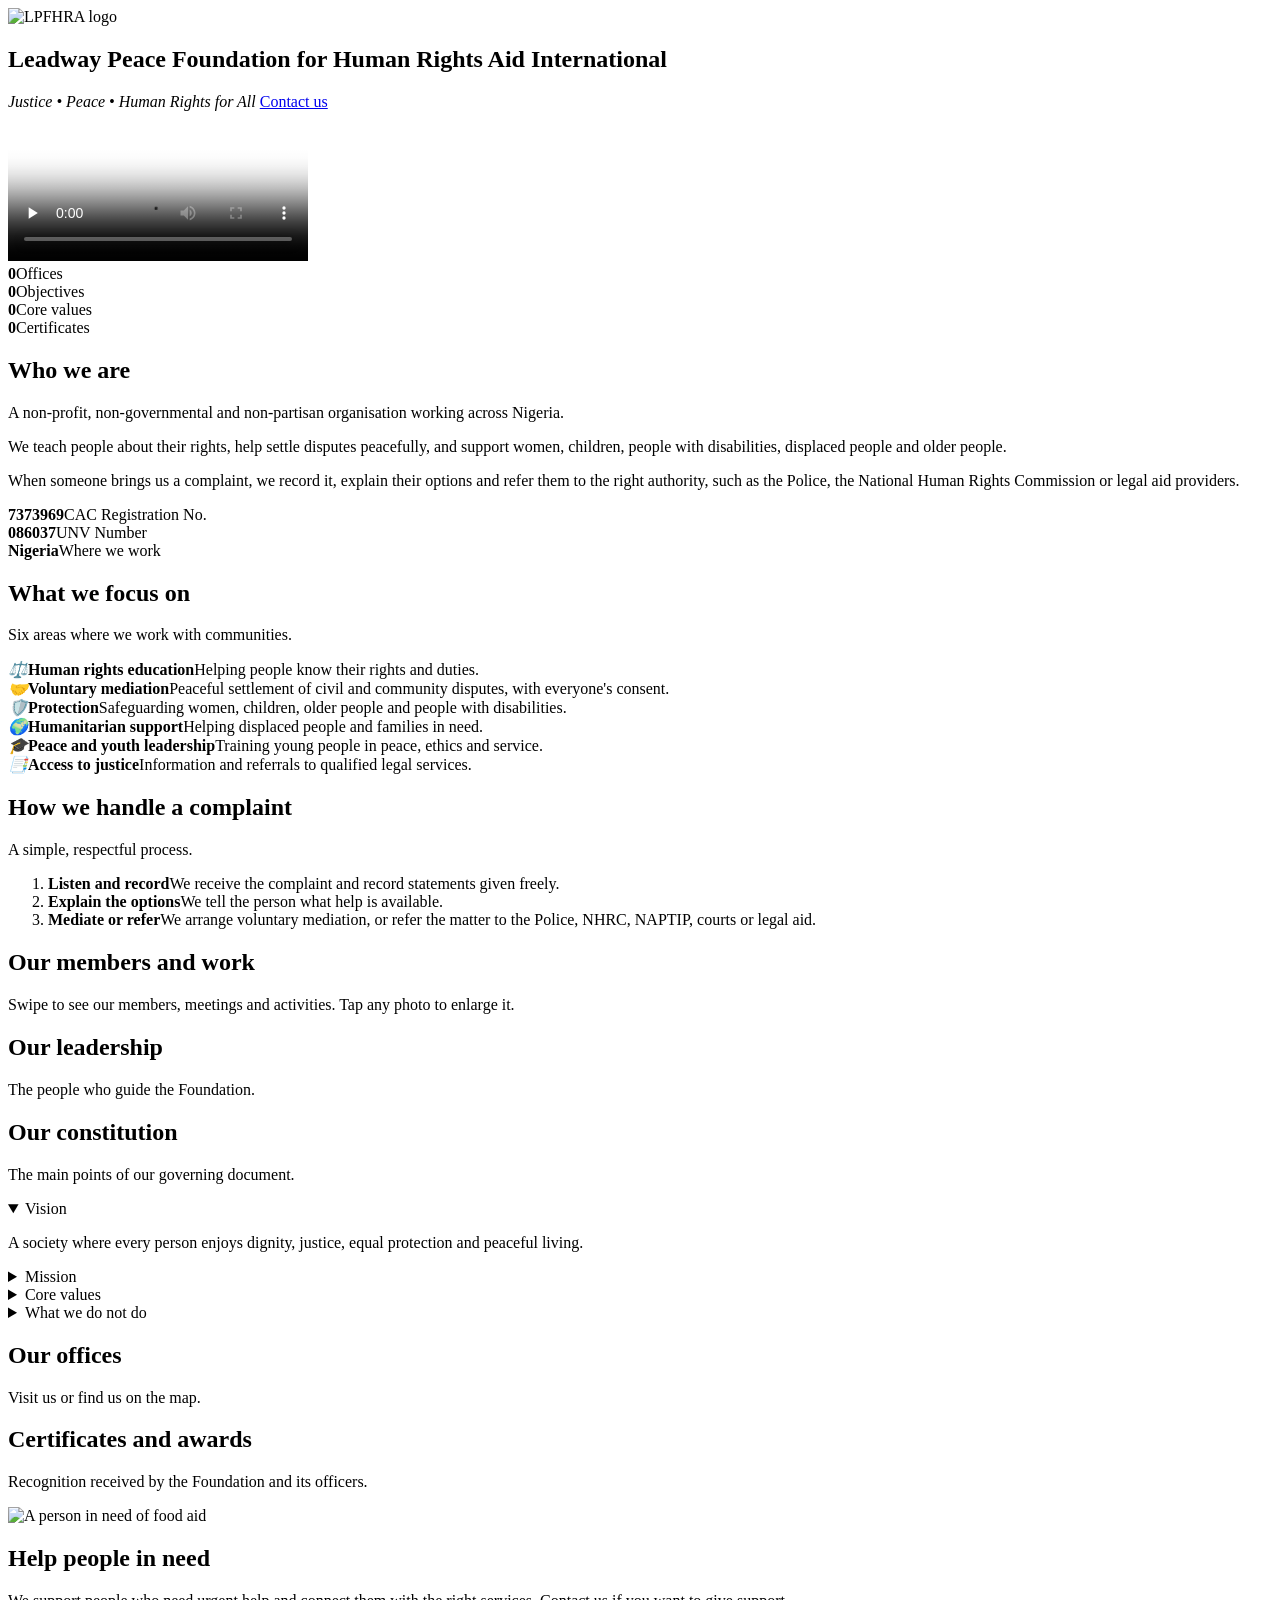
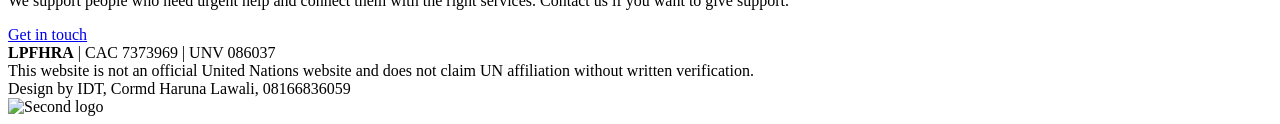
==== index.html @ 2b04e37b "Create index.html for LPFHRA website This HTML file serves as the main structure for the Leadway Pea" ====
<!DOCTYPE html>
<html lang="en">
<head>
<meta charset="utf-8">
<meta name="viewport" content="width=device-width,initial-scale=1">
<title>LPFHRA | Leadway Peace Foundation for Human Rights Aid International</title>


<meta property="og:description" content="Leadway Peace Functions for Human Rights Aids (LPFHRA) is dedicated to fostering peace, promoting justice, and advocating for human rights across communities. Join us in our mission to build a world where dignity is respected, conflicts are resolved peacefully, and everyone's fundamental rights are protected. Explore our initiatives, connect with our network, and become part of the change!" />
<meta property="og:image" content="https://i.imgur.com/X0AEFwo.png" />
<meta property="og:image:secure_url" content="https://i.imgur.com/X0AEFwo.png" />
<meta property="og:image:type" content="image/png" />
<meta property="og:image:width" content="1200" />
<meta property="og:image:height" content="630" />
<meta property="og:type" content="website" />
<meta property="og:url" content="https://leawaypeace.pages.dev/" /> 
<meta property="og:image:alt" content="Leadway Peace Functions for Human Rights Aids Logo" />
<link rel="icon" type="image/png" href="https://i.imgur.com/X0AEFwo.png" />    
    <link rel="stylesheet" href="https://cdnjs.cloudflare.com/ajax/libs/font-awesome/6.0.0-beta3/css/all.min.css">
    

<meta name="description" content="A non-profit, non-partisan organisation promoting justice, peace and human rights in Nigeria.">
<link rel="stylesheet" href="index.css">
</head>
<body>
<header id="h"></header>

<main>
<section id="hero">
<div>
<img class="rg" src="https://i.imgur.com/dcCILRQ.jpeg" alt="LPFHRA logo"><h1>Leadway Peace Foundation for Human Rights Aid International</h1>
<em>Justice • Peace • Human Rights for All</em>
<a class="btn" href="contact.html">Contact us</a>
</div>
<video controls preload="none" playsinline poster="https://i.imgur.com/pTpM7lU.jpeg" src="leadway.mp4"></video>
</section>
<div class="sx rv"><div><b data-n="8">0</b>Offices</div><div><b data-n="12">0</b>Objectives</div><div><b data-n="6">0</b>Core values</div><div><b data-n="10">0</b>Certificates</div></div>
<section class="wm" id="who">
<h2>Who we are</h2>
<p class="sub">A non-profit, non-governmental and non-partisan organisation working across Nigeria.</p>
<div class="two">
<div>
<p>We teach people about their rights, help settle disputes peacefully, and support women, children, people with disabilities, displaced people and older people.</p>
<p>When someone brings us a complaint, we record it, explain their options and refer them to the right authority, such as the Police, the National Human Rights Commission or legal aid providers.</p>
</div>
<div class="ids"><div><b>7373969</b>CAC Registration No.</div><div><b>086037</b>UNV Number</div><div><b>Nigeria</b>Where we work</div></div>
</div>
</section>
<section class="wm" id="focus">
<h2 class="rv">What we focus on</h2>
<p class="sub">Six areas where we work with communities.</p>
<div class="fc rv">
<div><i>⚖️</i><b>Human rights education</b><span>Helping people know their rights and duties.</span></div>
<div><i>🤝</i><b>Voluntary mediation</b><span>Peaceful settlement of civil and community disputes, with everyone's consent.</span></div>
<div><i>🛡️</i><b>Protection</b><span>Safeguarding women, children, older people and people with disabilities.</span></div>
<div><i>🌍</i><b>Humanitarian support</b><span>Helping displaced people and families in need.</span></div>
<div><i>🎓</i><b>Peace and youth leadership</b><span>Training young people in peace, ethics and service.</span></div>
<div><i>📑</i><b>Access to justice</b><span>Information and referrals to qualified legal services.</span></div>
</div>
</section>
<section class="wm" id="how">
<h2 class="rv">How we handle a complaint</h2>
<p class="sub">A simple, respectful process.</p>
<ol class="sp rv">
<li><b>Listen and record</b>We receive the complaint and record statements given freely.</li>
<li><b>Explain the options</b>We tell the person what help is available.</li>
<li><b>Mediate or refer</b>We arrange voluntary mediation, or refer the matter to the Police, NHRC, NAPTIP, courts or legal aid.</li>
</ol>
</section>
<section id="members">
<h2>Our members and work</h2>
<p class="sub">Swipe to see our members, meetings and activities. Tap any photo to enlarge it.</p>
<div class="st rv" id="st"></div>
</section>
<section id="leaders">
<h2>Our leadership</h2>
<p class="sub">The people who guide the Foundation.</p>
<div class="pp" id="pp"></div>
</section>
<section class="wm" id="law">
<h2>Our constitution</h2>
<p class="sub">The main points of our governing document.</p>
<details open><summary>Vision</summary><p>A society where every person enjoys dignity, justice, equal protection and peaceful living.</p></details>
<details><summary>Mission</summary><p>To protect human rights through education, lawful advocacy, humanitarian support, voluntary mediation and partnerships.</p></details>
<details><summary>Core values</summary><ul><li>Justice and respect for the law</li><li>Dignity, equality and inclusion</li><li>Peaceful dialogue and non-violence</li><li>Honesty and accountability</li><li>Protection of vulnerable people</li></ul></details>
<details><summary>What we do not do</summary><p>We are not a government agency, court, police body or diplomatic mission. We do not claim to represent the United Nations or any government without written proof.</p></details>
</section>
<section class="wm" id="offices">
<h2>Our offices</h2>
<p class="sub">Visit us or find us on the map.</p>
<ul class="of" id="of"></ul>
</section>
<section id="docs">
<h2>Certificates and awards</h2>
<p class="sub">Recognition received by the Foundation and its officers.</p>
<div class="cm" id="cm"></div>
</section>
<section class="wm" id="aid">
<img loading="lazy" src="https://i.imgur.com/9G7ETZM.jpeg" alt="A person in need of food aid">
<div><h2>Help people in need</h2><p>We support people who need urgent help and connect them with the right services. Contact us if you want to give support.</p><a class="btn" href="contact.html">Get in touch</a></div>
</section>
</main>
<footer><b>LPFHRA</b> | CAC 7373969 | UNV 086037<br>This website is not an official United Nations website and does not claim UN affiliation without written verification.<br>Design by IDT, Cormd Haruna Lawali, 08166836059<br><img src="https://i.imgur.com/7YdHoyT.png" alt="Second logo"></footer>
<script src="index.js"></script>
</body>
</html>
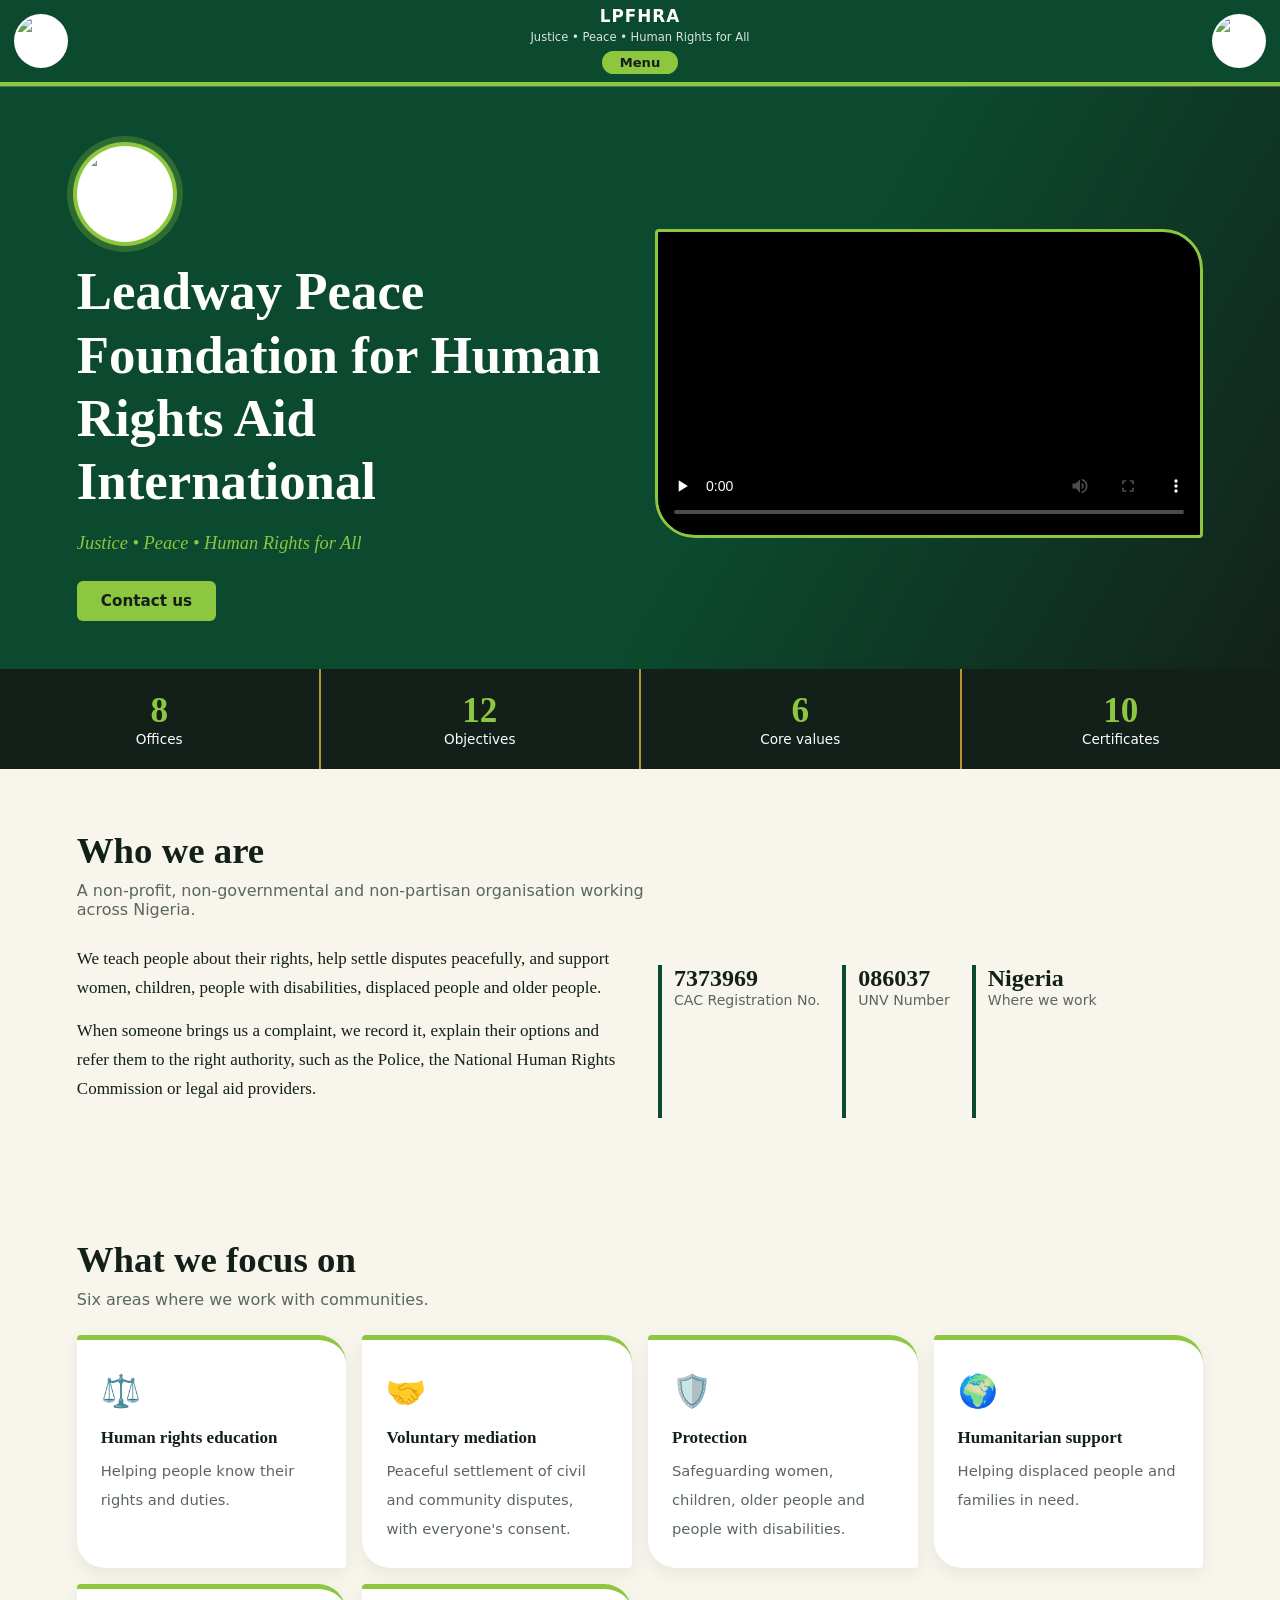
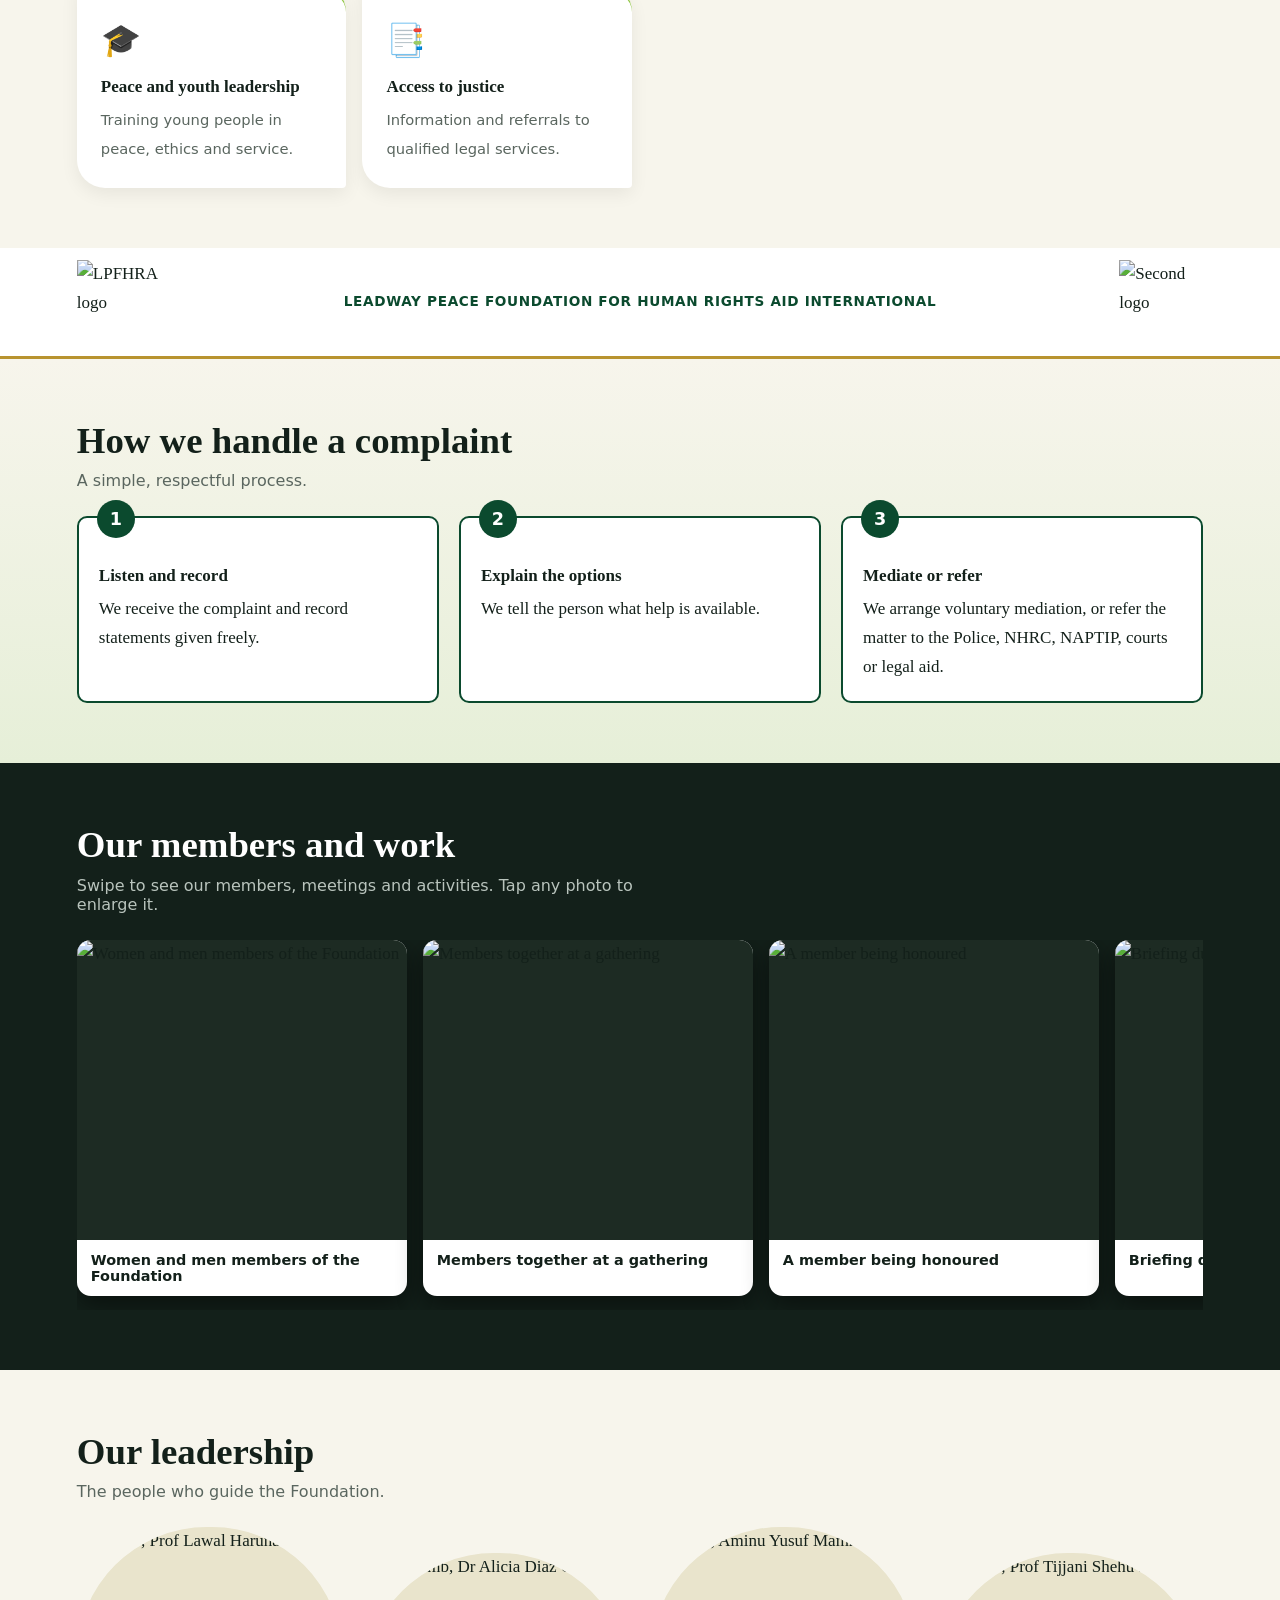
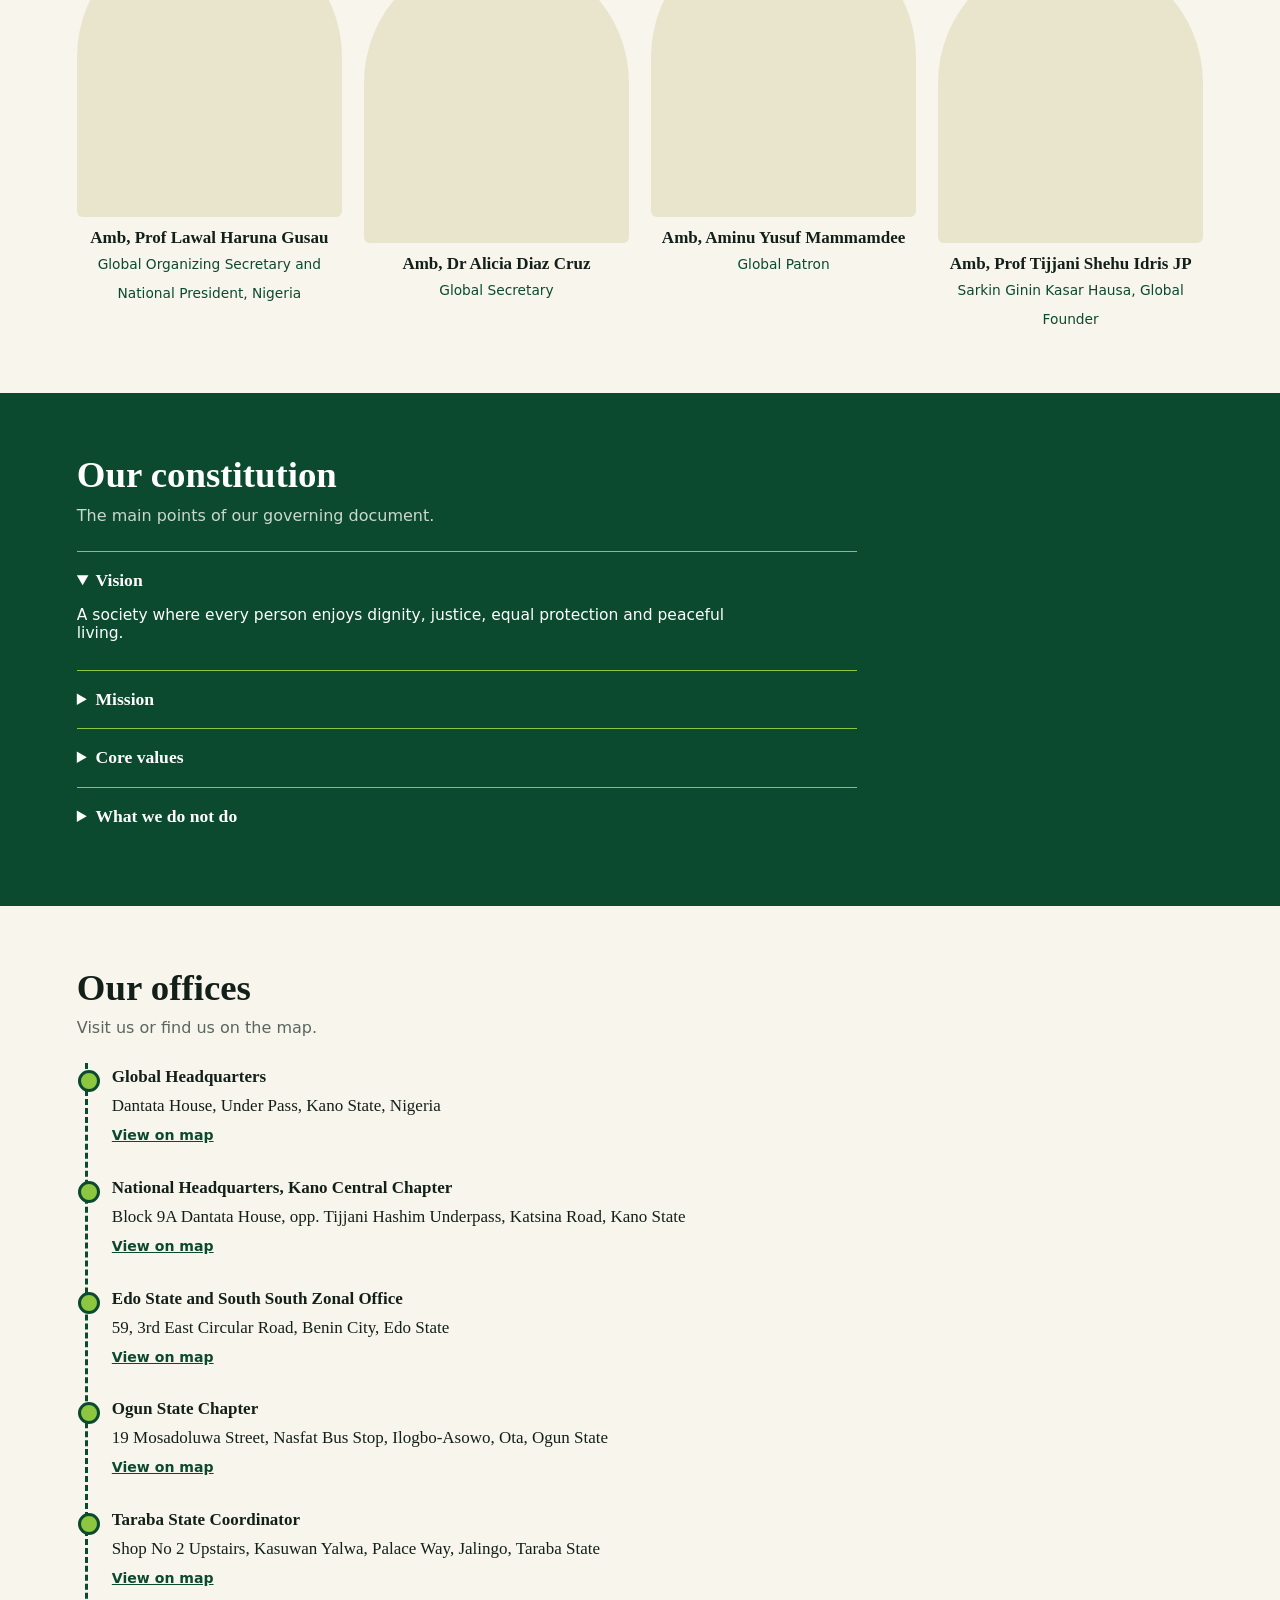
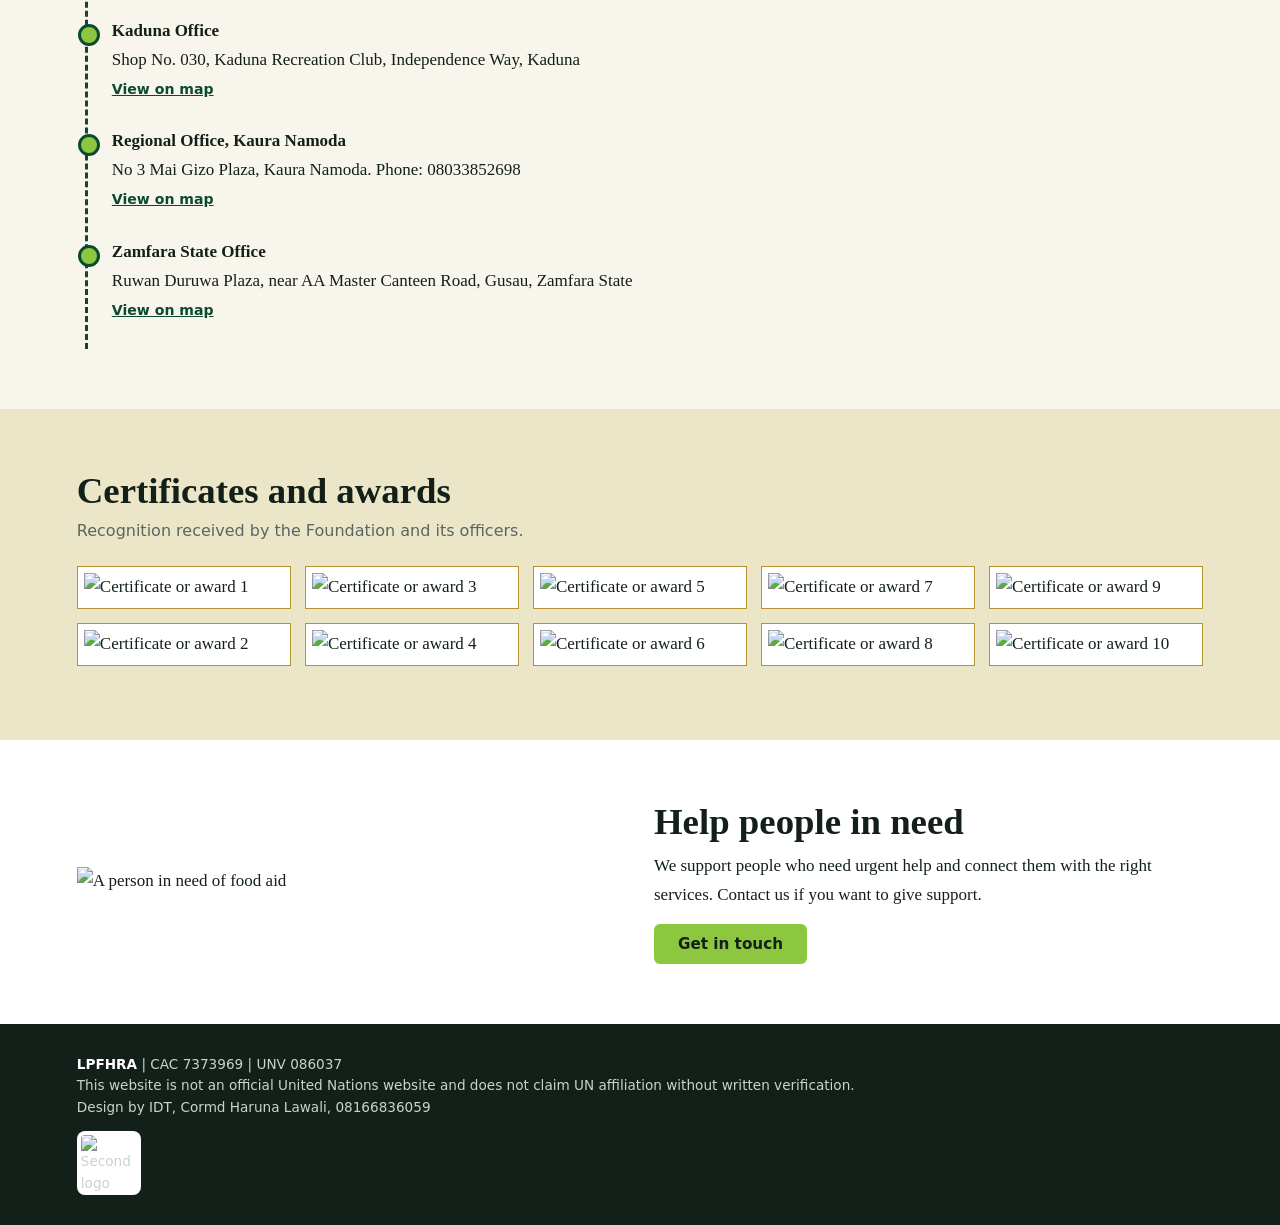
==== commit 1ba9864a: "Update meta tags and add logos in index.html" ====
--- a/index.html
+++ b/index.html
@@ -4,21 +4,17 @@
 <meta charset="utf-8">
 <meta name="viewport" content="width=device-width,initial-scale=1">
 <title>LPFHRA | Leadway Peace Foundation for Human Rights Aid International</title>
-
-
-<meta property="og:description" content="Leadway Peace Functions for Human Rights Aids (LPFHRA) is dedicated to fostering peace, promoting justice, and advocating for human rights across communities. Join us in our mission to build a world where dignity is respected, conflicts are resolved peacefully, and everyone's fundamental rights are protected. Explore our initiatives, connect with our network, and become part of the change!" />
+<meta property="og:description" content="Leadway Peace Foundation for Human Rights Aid (LPFHRA) is dedicated to fostering peace, promoting justice, and advocating for human rights across communities. Join us in our mission to build a world where dignity is respected, conflicts are resolved peacefully, and everyone's fundamental rights are protected. Explore our initiatives, connect with our network, and become part of the change!" />
 <meta property="og:image" content="https://i.imgur.com/X0AEFwo.png" />
 <meta property="og:image:secure_url" content="https://i.imgur.com/X0AEFwo.png" />
 <meta property="og:image:type" content="image/png" />
 <meta property="og:image:width" content="1200" />
 <meta property="og:image:height" content="630" />
 <meta property="og:type" content="website" />
-<meta property="og:url" content="https://leawaypeace.pages.dev/" /> 
-<meta property="og:image:alt" content="Leadway Peace Functions for Human Rights Aids Logo" />
-<link rel="icon" type="image/png" href="https://i.imgur.com/X0AEFwo.png" />    
-    <link rel="stylesheet" href="https://cdnjs.cloudflare.com/ajax/libs/font-awesome/6.0.0-beta3/css/all.min.css">
-    
-
+<meta property="og:url" content="https://leawaypeace.pages.dev/" />
+<meta property="og:image:alt" content="Leadway Peace Foundation for Human Rights Aid Logo" />
+<link rel="icon" type="image/png" href="https://i.imgur.com/X0AEFwo.png" />
+<link rel="stylesheet" href="https://cdnjs.cloudflare.com/ajax/libs/font-awesome/6.0.0-beta3/css/all.min.css">
 <meta name="description" content="A non-profit, non-partisan organisation promoting justice, peace and human rights in Nigeria.">
 <link rel="stylesheet" href="index.css">
 </head>
@@ -58,6 +54,11 @@
 <div><i>📑</i><b>Access to justice</b><span>Information and referrals to qualified legal services.</span></div>
 </div>
 </section>
+
+
+<div class="bd"><img src="https://i.imgur.com/dcCILRQ.jpeg" alt="LPFHRA logo"><p>LEADWAY PEACE FOUNDATION FOR HUMAN RIGHTS AID INTERNATIONAL</p><img src="https://i.imgur.com/7YdHoyT.png" alt="Second logo"></div>
+
+
 <section class="wm" id="how">
 <h2 class="rv">How we handle a complaint</h2>
 <p class="sub">A simple, respectful process.</p>
--- a/index.css
+++ b/index.css
@@ -0,0 +1,121 @@
+:root{--g:#0b4a2e;--l:#8dc63f;--s:#f7f5ec;--k:#13201a;--w:#fff;--r:#b8932f;--m:#5a665f}
+*{box-sizing:border-box;margin:0;padding:0}
+html{scroll-behavior:smooth;scroll-padding-top:76px}
+body{font:17px/1.7 Georgia,"Times New Roman",serif;background:var(--s);color:var(--k);overflow-x:hidden}
+img,video{max-width:100%;display:block}
+a{color:var(--g)}
+header{position:sticky;top:0;z-index:20;display:flex;align-items:center;justify-content:space-between;gap:10px;padding:6px 14px;background:var(--g);color:var(--w);border-bottom:4px solid var(--l)}
+header img{width:54px;height:54px;object-fit:contain;border-radius:50%;background:var(--w);padding:2px}
+.nm{text-align:center;flex:1;font-family:system-ui,sans-serif}
+.nm b{display:block;font-size:1.05rem;letter-spacing:.06em;line-height:1.3}
+.nm small{display:none;font-size:.72rem;opacity:.85}
+#bt{display:inline-block;cursor:pointer;font:600 .82rem system-ui,sans-serif;padding:4px 18px;border-radius:20px;background:var(--l);color:var(--k);user-select:none}
+#mn{position:absolute;top:100%;left:0;right:0;display:grid;grid-template-columns:repeat(auto-fit,minmax(140px,1fr));gap:8px;padding:0 14px;max-height:0;overflow:hidden;background:var(--k);transition:max-height .35s,padding .35s}
+#mn.o{max-height:520px;padding:16px 14px}
+#mn a{text-decoration:none;text-align:center;padding:10px;border:1px solid var(--l);border-radius:6px;font:.92rem system-ui,sans-serif;color:var(--w)}
+#mn a:hover{background:var(--l);color:var(--k)}
+section{padding:60px 6vw}
+h1,h2{line-height:1.2}
+h2{font-size:clamp(1.6rem,4vw,2.3rem);margin-bottom:8px}
+.sub{font:1rem system-ui,sans-serif;color:var(--m);margin-bottom:26px;max-width:60ch}
+p{max-width:66ch;margin-bottom:14px}
+.btn{display:inline-block;padding:11px 24px;border-radius:6px;background:var(--l);color:var(--k);font:600 .95rem system-ui,sans-serif;text-decoration:none}
+#hero{background:linear-gradient(120deg,var(--g) 58%,var(--k));color:var(--w);display:grid;gap:30px;grid-template-columns:repeat(auto-fit,minmax(290px,1fr));align-items:center;clip-path:polygon(0 0,100% 0,100% 95%,0 100%);padding-bottom:100px}
+#hero h1{font-size:clamp(1.9rem,5.5vw,3.3rem);margin-bottom:14px}
+#hero em{display:block;margin-bottom:22px;font-size:1.15rem;color:var(--l)}
+#hero video{width:100%;aspect-ratio:16/9;object-fit:contain;border-radius:4px 40px 4px 40px;background:#000;border:3px solid var(--l)}
+.ids{display:flex;flex-wrap:wrap;gap:22px;margin-top:20px}
+.ids div{border-left:4px solid var(--g);padding-left:12px;font:.88rem system-ui,sans-serif;color:var(--m)}
+.ids b{display:block;font:700 1.5rem Georgia,serif;color:var(--k)}
+.two{display:grid;gap:36px;grid-template-columns:repeat(auto-fit,minmax(280px,1fr))}
+#members{background:var(--k);color:var(--w)}
+#members .sub{color:#b9c4bd}
+.st{display:flex;gap:16px;overflow-x:auto;scroll-snap-type:x mandatory;padding-bottom:14px}
+.pp{display:grid;grid-template-columns:repeat(auto-fit,minmax(230px,1fr));gap:34px 22px}
+.pp figure{text-align:center}
+.pp img{width:100%;height:290px;object-fit:contain;background:#e9e4cc;border-radius:130px 130px 6px 6px;cursor:zoom-in}
+.pp figure:nth-child(even){margin-top:26px}
+.pp b{display:block;margin-top:10px;line-height:1.35}
+.pp span{font:.86rem system-ui,sans-serif;color:var(--g)}
+#law{background:var(--g);color:var(--w)}
+#law .sub{color:#c9d8cf}
+details{border-top:1px solid var(--l);padding:14px 0;max-width:780px}
+summary{cursor:pointer;font-weight:700;font-size:1.1rem}
+details p,details ul{margin-top:10px;font:.97rem system-ui,sans-serif}
+details ul{margin-left:20px}
+.of{list-style:none;border-left:3px dashed var(--g);margin-left:8px}
+.of li{position:relative;padding:0 0 24px 24px}
+.of li:before{content:"";position:absolute;left:-10px;top:7px;width:16px;height:16px;border-radius:50%;background:var(--l);border:3px solid var(--g)}
+.of a{display:inline-block;margin-top:4px;font:600 .88rem system-ui,sans-serif}
+#docs{background:#ece6c9}
+.cm{columns:210px;column-gap:14px}
+.cm img{width:100%;margin-bottom:14px;background:var(--w);padding:6px;border:1px solid var(--r);cursor:zoom-in;break-inside:avoid}
+.ab{display:grid;grid-template-columns:repeat(auto-fit,minmax(160px,1fr));gap:12px}
+.ab div{padding:26px 12px;border:2px dashed var(--g);text-align:center;font:.9rem system-ui,sans-serif;color:var(--m)}
+#aid{display:grid;gap:28px;grid-template-columns:repeat(auto-fit,minmax(270px,1fr));align-items:center;background:var(--w)}
+#aid img{width:100%;max-height:430px;object-fit:contain;cursor:zoom-in}
+.pg{padding-top:44px}
+footer{background:var(--k);color:#c9d3cc;padding:30px 6vw;font:.85rem/1.6 system-ui,sans-serif}
+footer b{color:var(--w)}
+#lb{position:fixed;inset:0;z-index:50;background:rgba(0,0,0,.93);display:none;align-items:center;justify-content:center;padding:14px}
+#lb.o{display:flex}
+#lb img{max-height:94vh;object-fit:contain}
+form{display:grid;gap:12px;max-width:520px;margin-bottom:34px}
+input,textarea{padding:12px;border:2px solid var(--g);font:1rem system-ui,sans-serif;background:var(--w)}
+button{padding:12px;border:0;background:var(--g);color:var(--w);font:600 1rem system-ui,sans-serif;cursor:pointer}
+:focus-visible{outline:3px solid var(--r);outline-offset:2px}
+@media(min-width:760px){.nm small{display:block}}
+@media(prefers-reduced-motion:reduce){*{transition:none!important;scroll-behavior:auto!important}}
+.st figure{flex:0 0 min(82vw,330px);scroll-snap-align:start;background:var(--w);color:var(--k);border-radius:14px;overflow:hidden;box-shadow:0 10px 26px #0007}
+.fr{position:relative;height:300px;overflow:hidden;background:#1d2b23}
+.fr:before{content:"";position:absolute;inset:-24px;background:var(--i) center/cover;filter:blur(20px) brightness(.85)}
+.fr img{position:relative;width:100%;height:100%;object-fit:contain;cursor:zoom-in}
+figcaption{padding:12px 14px;font:600 .9rem system-ui,sans-serif;color:var(--k)}
+.bar{position:fixed;top:0;left:0;height:4px;width:0;background:var(--r);z-index:60}
+#top{position:fixed;right:14px;bottom:76px;width:44px;height:44px;border-radius:50%;background:var(--g);color:var(--w);border:2px solid var(--l);opacity:0;pointer-events:none;transition:opacity .3s;z-index:30}
+#top.v{opacity:1;pointer-events:auto}
+.rv{opacity:0;transform:translateY(28px);transition:opacity .7s,transform .7s}
+.rv.in{opacity:1;transform:none}
+.sx{display:grid;grid-template-columns:repeat(auto-fit,minmax(130px,1fr));gap:2px;background:var(--r);margin-top:-52px;position:relative;z-index:2}
+.sx div{background:var(--k);color:var(--w);text-align:center;padding:22px 8px;font:.85rem system-ui,sans-serif}
+.sx b{display:block;font:700 2.2rem Georgia,serif;color:var(--l)}
+.fc{display:grid;grid-template-columns:repeat(auto-fit,minmax(240px,1fr));gap:16px}
+.fc div{padding:24px;background:var(--w);border-top:5px solid var(--l);border-radius:4px 28px 4px 28px;box-shadow:0 6px 18px #0001;transition:transform .3s}
+.fc div:hover{transform:translateY(-6px) rotate(-.6deg)}
+.fc i{font-style:normal;font-size:2rem;display:block}
+.fc b{display:block;margin:6px 0 4px}
+.fc span{font:.92rem system-ui,sans-serif;color:var(--m)}
+#how{background:linear-gradient(180deg,var(--s),#e6efd8)}
+.sp{counter-reset:s;display:grid;grid-template-columns:repeat(auto-fit,minmax(220px,1fr));gap:20px;list-style:none}
+.sp li{counter-increment:s;position:relative;padding:44px 20px 20px;border:2px solid var(--g);border-radius:10px;background:var(--w)}
+.sp li:before{content:counter(s);position:absolute;top:-18px;left:18px;width:38px;height:38px;border-radius:50%;background:var(--g);color:var(--w);display:grid;place-items:center;font:700 1.1rem system-ui,sans-serif}
+.sp b{display:block;margin-bottom:4px}
+#hero .rg{width:96px;height:96px;margin-bottom:18px;border-radius:50%;background:var(--w);padding:4px;box-shadow:0 0 0 4px var(--l),0 0 0 10px #8dc63f44;animation:pl 3s infinite}
+@keyframes pl{50%{box-shadow:0 0 0 4px var(--l),0 0 0 18px #8dc63f11}}
+.sc{width:54px;height:54px;border-radius:50%;background:var(--w);padding:8px}
+@media(prefers-reduced-motion:reduce){.rv{opacity:1;transform:none}#hero .rg{animation:none}}
+.wm{position:relative;isolation:isolate;overflow:hidden}
+.wm:before{content:"";position:absolute;inset:0;z-index:-1;background:url(https://i.imgur.com/wILMG3V.png) no-repeat var(--p,center)/var(--z,min(78vw,440px));opacity:.08;pointer-events:none}
+#law:before{opacity:.12;--p:right -60px center}
+#who:before{--p:left -80px top 30px}
+#focus:before{--p:right -70px bottom 20px}
+#how:before{--p:center}
+#offices:before{--p:right -50px top 40px;--z:min(60vw,320px)}
+#aid:before{--p:left -60px bottom -40px;--z:min(70vw,380px)}
+.bd{display:flex;align-items:center;justify-content:space-between;gap:12px;padding:12px 6vw;background:var(--w);border-bottom:3px solid var(--r)}
+.bd img{width:84px;height:84px;object-fit:contain}
+.bd p{margin:0;text-align:center;font:700 .85rem/1.4 system-ui,sans-serif;letter-spacing:.05em;color:var(--g)}
+footer img{width:64px;height:64px;object-fit:contain;margin-top:12px;background:var(--w);border-radius:8px;padding:4px}
+.ph{background:linear-gradient(120deg,var(--g) 60%,var(--k));color:var(--w);padding:64px 6vw 70px}
+.ph h1{font-size:clamp(2rem,6vw,3.2rem);margin-bottom:12px}
+.ph .ids div{color:#c9d8cf;border-color:var(--l)}
+.ph .ids b{color:var(--w)}
+.vb{padding:26px;background:var(--w);border-left:6px solid var(--l);border-radius:4px 26px 4px 26px;box-shadow:0 6px 18px #0001}
+.mt{margin-top:22px;max-width:none}
+.ck{list-style:none;font:.98rem system-ui,sans-serif}
+.ck li{padding:8px 0 8px 30px;position:relative;border-bottom:1px solid #0001}
+.ck li:before{content:"✓";position:absolute;left:0;color:var(--g);font-weight:700}
+.ck.x li:before{content:"✕";color:#a33}
+.ad{display:flex;align-items:center;gap:18px;flex-wrap:wrap;background:var(--k);color:var(--w);padding:26px 6vw}
+.ad img{width:min(100%,360px);max-height:200px;object-fit:contain;background:var(--w);border-radius:10px;padding:6px}
+.ad a{color:var(--l);font-weight:700}
